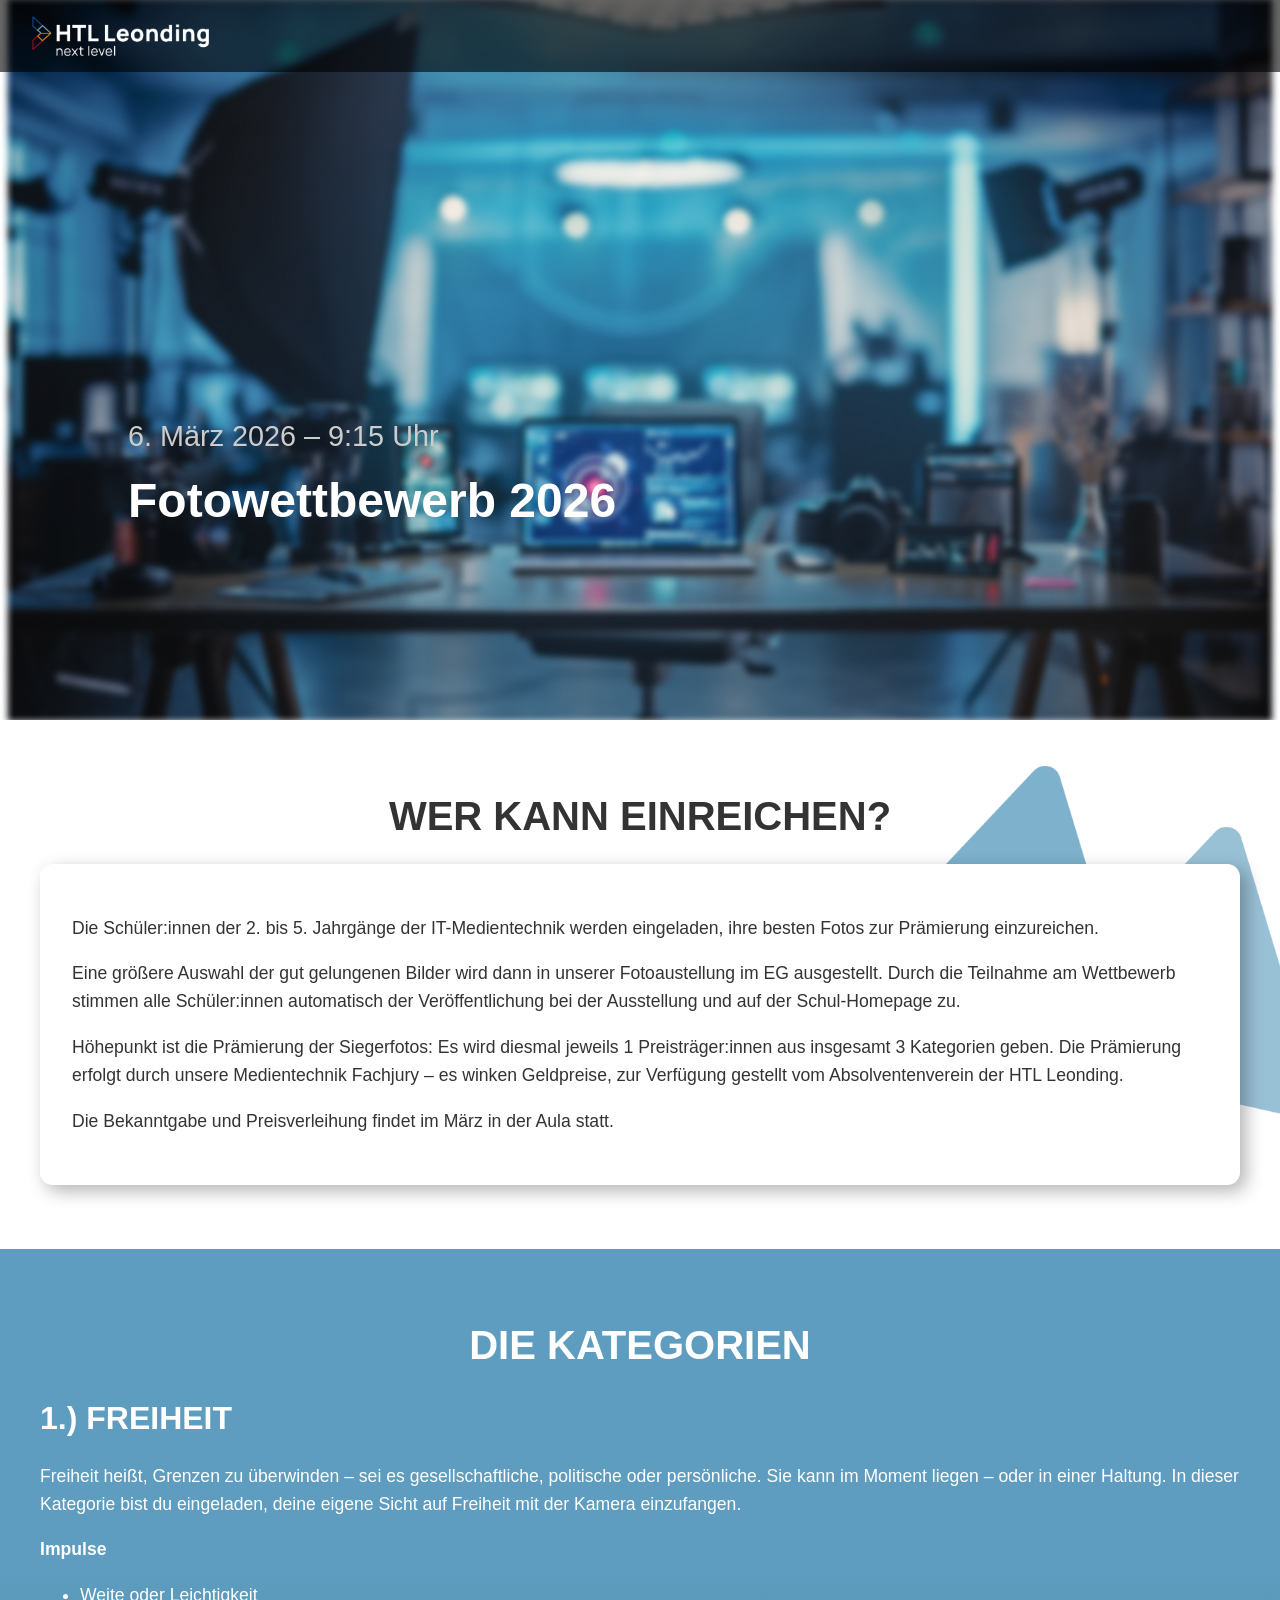
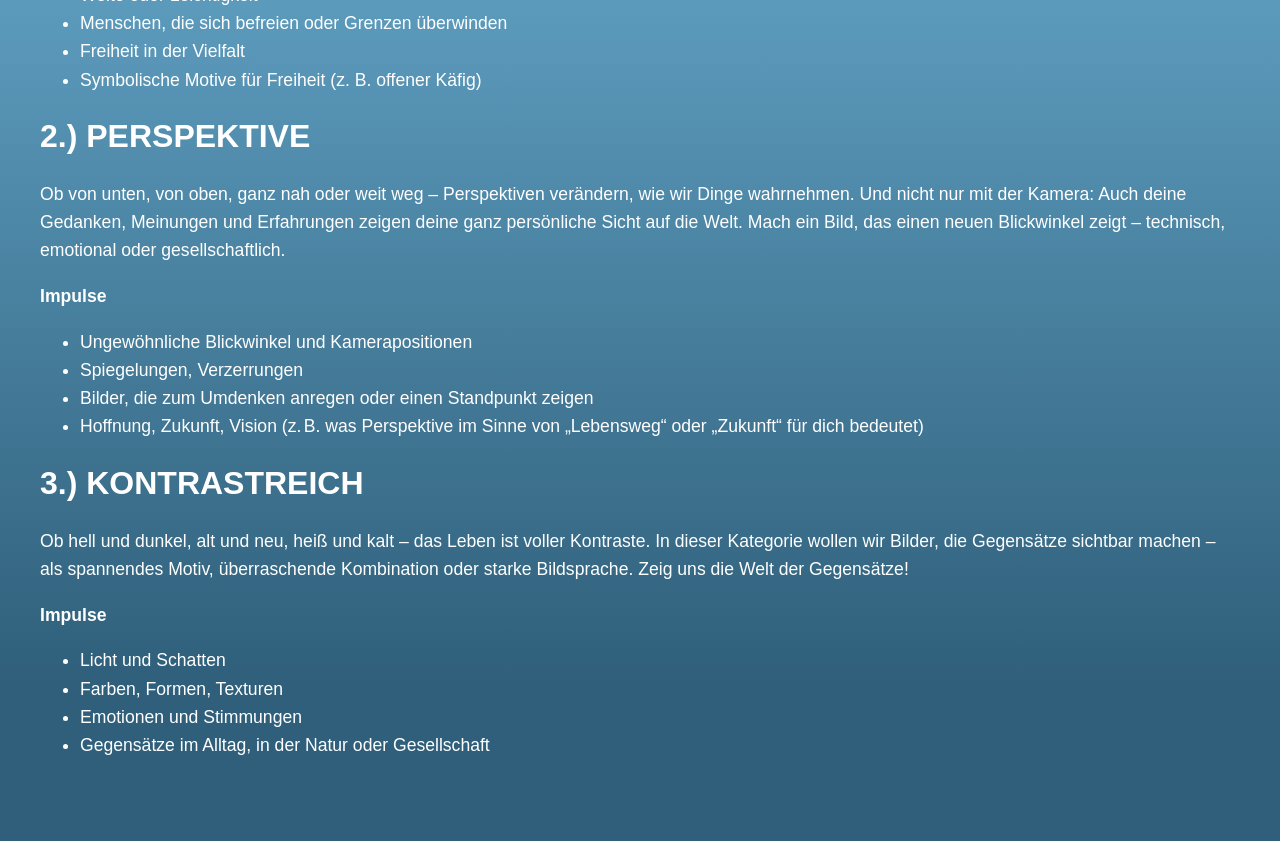
==== index.html @ 69a315a2 "template setup" ====
<!DOCTYPE html>
<html lang="de">

<head>
    <meta charset="UTF-8">
    <meta name="viewport" content="width=device-width, initial-scale=1.0">
    <title>Medientechnik - Template</title>
    <link rel="stylesheet" href="css/style.css">
</head>

<body>
    <header class="site-header">
        <div class="header-bar">
            <img src="img/logo/htllogo_2022_white_v2.png" alt="HTL Logo">
        </div>
        <div class="header-content">
            <span class="header-date">6. März 2026 – 9:15 Uhr</span>
            <h1 class="header-title">Fotowettbewerb 2026</h1>
        </div>
    </header>
    <main>

        <section class="section section--white">
            <div class="container">
                <h2>WER KANN EINREICHEN?</h2>
                <div class="content-box-wrapper">
                    <img src="img/tri/triMedt3.png" alt="Dekor" class="content-decor">
                    <div class="content-box">
                        <p>Die Schüler:innen der 2. bis 5. Jahrgänge der IT-Medientechnik werden eingeladen, ihre besten
                            Fotos zur Prämierung einzureichen.</p>
                        <p>Eine größere Auswahl der gut gelungenen Bilder wird dann in unserer Fotoaustellung im EG
                            ausgestellt. Durch die Teilnahme am Wettbewerb stimmen alle Schüler:innen automatisch der
                            Veröffentlichung bei der Ausstellung und auf der Schul-Homepage zu.</p>
                        <p>Höhepunkt ist die Prämierung der Siegerfotos: Es wird diesmal jeweils 1 Preisträger:innen aus
                            insgesamt 3 Kategorien geben. Die Prämierung erfolgt durch unsere Medientechnik Fachjury –
                            es winken Geldpreise, zur Verfügung gestellt vom Absolventenverein der HTL Leonding.</p>
                        <p>Die Bekanntgabe und Preisverleihung findet im März in der Aula statt.</p>
                    </div>
                </div>
            </div>
        </section>


        <section class="section section--turquoise">
            <div class="container">
                <h2>DIE KATEGORIEN</h2>
                <h3>1.) FREIHEIT</h3>
                <p>Freiheit heißt, Grenzen zu überwinden – sei es gesellschaftliche, politische oder persönliche. Sie
                    kann im Moment liegen – oder in einer Haltung. In dieser Kategorie bist du eingeladen, deine eigene
                    Sicht auf Freiheit mit der Kamera einzufangen.</p>
                <p><strong>Impulse</strong></p>
                <ul>
                    <li>Weite oder Leichtigkeit</li>
                    <li>Menschen, die sich befreien oder Grenzen überwinden</li>
                    <li>Freiheit in der Vielfalt</li>
                    <li>Symbolische Motive für Freiheit (z. B. offener Käfig)</li>
                </ul>

                <h3>2.) PERSPEKTIVE</h3>
                <p>Ob von unten, von oben, ganz nah oder weit weg – Perspektiven verändern, wie wir Dinge wahrnehmen.
                    Und nicht nur mit der Kamera: Auch deine Gedanken, Meinungen und Erfahrungen zeigen deine ganz
                    persönliche Sicht auf die Welt. Mach ein Bild, das einen neuen Blickwinkel zeigt – technisch,
                    emotional oder gesellschaftlich.</p>
                <p><strong>Impulse</strong></p>
                <ul>
                    <li>Ungewöhnliche Blickwinkel und Kamerapositionen</li>
                    <li>Spiegelungen, Verzerrungen</li>
                    <li>Bilder, die zum Umdenken anregen oder einen Standpunkt zeigen</li>
                    <li>Hoffnung, Zukunft, Vision (z. B. was Perspektive im Sinne von „Lebensweg“ oder „Zukunft“ für
                        dich bedeutet)</li>
                </ul>

                <h3>3.) KONTRASTREICH</h3>
                <p>Ob hell und dunkel, alt und neu, heiß und kalt – das Leben ist voller Kontraste. In dieser Kategorie
                    wollen wir Bilder, die Gegensätze sichtbar machen – als spannendes Motiv, überraschende Kombination
                    oder starke Bildsprache. Zeig uns die Welt der Gegensätze!</p>
                <p><strong>Impulse</strong></p>
                <ul>
                    <li>Licht und Schatten</li>
                    <li>Farben, Formen, Texturen</li>
                    <li>Emotionen und Stimmungen</li>
                    <li>Gegensätze im Alltag, in der Natur oder Gesellschaft</li>
                </ul>
            </div>
        </section>


    </main>
</body>

</html>
---- css/style.css ----
/**********************
* FONT
**/
@font-face {
	font-family: 'Manrope-Light';
	src: url('font/Manrope-Light.ttf');
	font-display: fallback;
}
@font-face {
	font-family: 'Manrope-Regular';
	src: url('font/Manrope-Regular.ttf');
	font-display: fallback;
}
@font-face {
	font-family: 'Manrope-Bold';
	src: url('font/Manrope-Bold.ttf');
	font-display: fallback;
}



/**********************
* GENERAL
**/
:root {
    --color-white: #ffffff;
    --color-turquoise-start: #00c9ff;
    --color-turquoise-end: #92fe9d;
    --font-base: "Helvetica Neue", Helvetica, Arial, sans-serif;
    --spacing-unit: 1rem;
}

body {
    margin: 0;
    font-family: var(--font-base);
    line-height: 1.6;
    color: #333;
    font-size: 1.1rem;
}

main {
    width: 100%;
}



/**********************
* SECTIONS
**/
.section {
    padding: calc(var(--spacing-unit) * 4) var(--spacing-unit);
    text-align: left;
}

.section--white {
    background-color: var(--color-white);
}

.section--turquoise {
    background: linear-gradient(180deg,#5e9dbf 27%,#2f5f7a 87%);
    color: #fff;
}

.container {
    max-width: 1200px;
    margin: 0 auto;
}



/**********************
* TYPO
**/
h1, h2, h3 {
    margin: 0 0 var(--spacing-unit) 0;
    font-weight: bold;
}

h1 {
    font-size: 3rem;
}

h2 {
    font-size: 2.5rem;
    text-align: center;
}

h3 {
    font-size: 2rem;
}

/* white section content box */
.content-box-wrapper {
    position: relative; /* allow decorative element */
}
.content-box-wrapper h2 {
    position: relative;
    z-index: 10;
}
.content-box {
    position: relative;
    background-color: var(--color-white);
    padding: calc(var(--spacing-unit) * 2);
    border-radius: 1vw;
    box-shadow: 6px 6px 18px 0px rgba(0,0,0,0.3);
    text-align: left;
    z-index: 10;
}

/* decorative image inside content box (using img tag) */
.content-box-wrapper .content-decor {
    position: absolute;
    top: -12vw;
    right: -14vw;
    width: 50vw;
    height: 40vw;
    z-index: 5;
    user-select: none;
    pointer-events: none;
}



/**********************
* HEADER
**/
.site-header {
    position: relative;
    background: url("../img/headerbg.png") no-repeat center center;
    background-size: cover;
    height: 80vh;
    color: var(--color-white);
}

.site-header .header-content {
    position: absolute;
    left: 10vw;
    bottom: 20vh;
}

.site-header .header-date {
    display: block;
    color: #ccc;
    font-size: 1.8rem;
    margin-bottom: 0.25rem;
}

.site-header .header-title {
    font-size: 3rem;
    margin: 0;
}
.site-header .header-bar {
    position: absolute;
    top: 0;
    left: 0;
    right: 0;
    background-color: rgba(0, 0, 0, 0.6);
    display: flex;
    align-items: center;
    padding: 1rem 2rem;
}

.site-header .header-bar img {
    height: 2.5rem;
    width: auto;
}
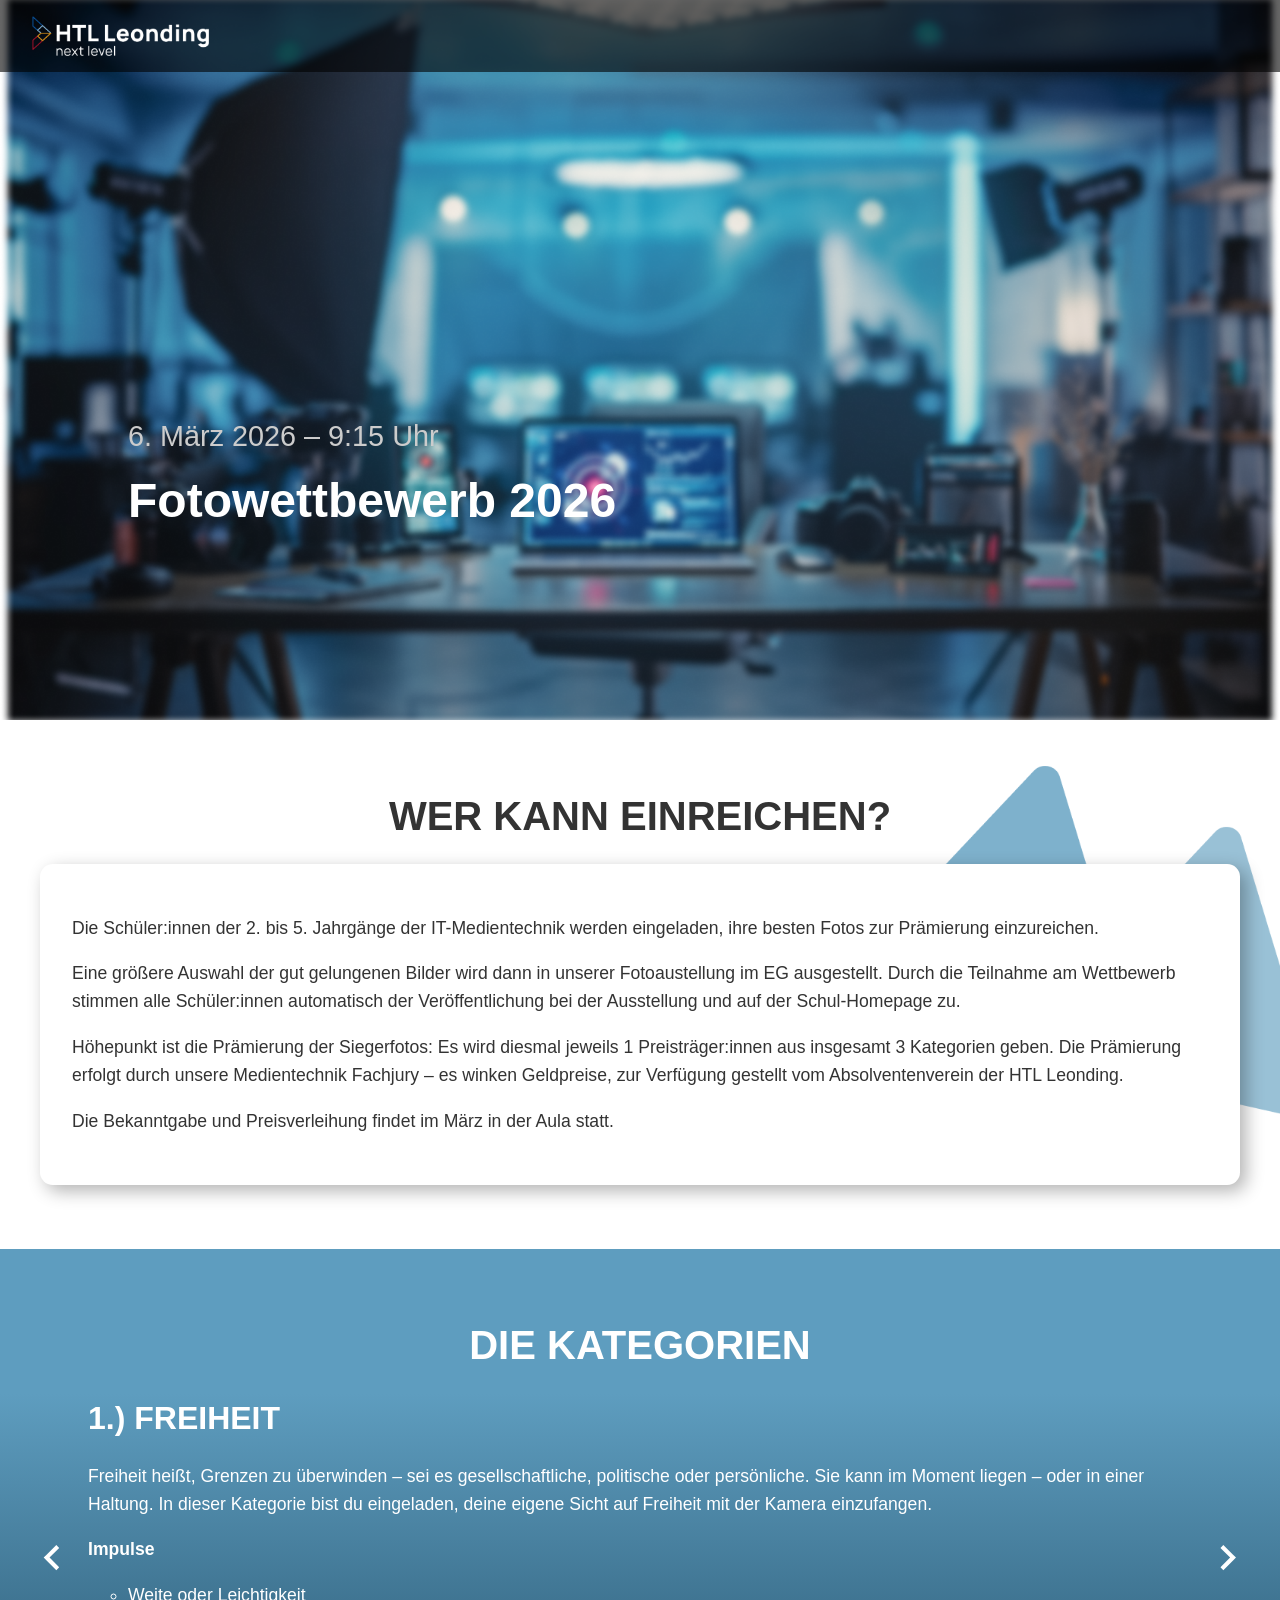
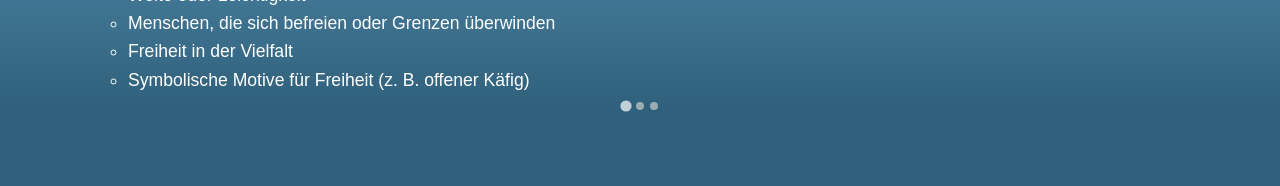
==== commit 86831f39: "splidejs slider" ====
--- a/index.html
+++ b/index.html
@@ -6,6 +6,9 @@
     <meta name="viewport" content="width=device-width, initial-scale=1.0">
     <title>Medientechnik - Template</title>
     <link rel="stylesheet" href="css/style.css">
+    <link rel="stylesheet" href="https://cdn.jsdelivr.net/npm/@splidejs/splide@4/dist/css/splide.min.css">
+    <script src="https://cdn.jsdelivr.net/npm/@splidejs/splide@4/dist/js/splide.min.js" defer></script>
+    <script src="./js/script.js" defer></script>
 </head>
 
 <body>
@@ -44,7 +47,11 @@
         <section class="section section--turquoise">
             <div class="container">
                 <h2>DIE KATEGORIEN</h2>
-                <h3>1.) FREIHEIT</h3>
+                <div id="kategorien-splide" class="splide">
+                    <div class="splide__track">
+                        <ul class="splide__list">
+                            <li class="splide__slide">
+                            <h3>1.) FREIHEIT</h3>
                 <p>Freiheit heißt, Grenzen zu überwinden – sei es gesellschaftliche, politische oder persönliche. Sie
                     kann im Moment liegen – oder in einer Haltung. In dieser Kategorie bist du eingeladen, deine eigene
                     Sicht auf Freiheit mit der Kamera einzufangen.</p>
@@ -55,7 +62,8 @@
                     <li>Freiheit in der Vielfalt</li>
                     <li>Symbolische Motive für Freiheit (z. B. offener Käfig)</li>
                 </ul>
-
+                            </li>
+                            <li class="splide__slide">
                 <h3>2.) PERSPEKTIVE</h3>
                 <p>Ob von unten, von oben, ganz nah oder weit weg – Perspektiven verändern, wie wir Dinge wahrnehmen.
                     Und nicht nur mit der Kamera: Auch deine Gedanken, Meinungen und Erfahrungen zeigen deine ganz
@@ -69,7 +77,8 @@
                     <li>Hoffnung, Zukunft, Vision (z. B. was Perspektive im Sinne von „Lebensweg“ oder „Zukunft“ für
                         dich bedeutet)</li>
                 </ul>
-
+                            </li>
+                            <li class="splide__slide">
                 <h3>3.) KONTRASTREICH</h3>
                 <p>Ob hell und dunkel, alt und neu, heiß und kalt – das Leben ist voller Kontraste. In dieser Kategorie
                     wollen wir Bilder, die Gegensätze sichtbar machen – als spannendes Motiv, überraschende Kombination
@@ -81,6 +90,10 @@
                     <li>Emotionen und Stimmungen</li>
                     <li>Gegensätze im Alltag, in der Natur oder Gesellschaft</li>
                 </ul>
+                            </li>
+                        </ul>
+                    </div>
+                </div>
             </div>
         </section>
 
--- a/css/style.css
+++ b/css/style.css
@@ -120,10 +120,41 @@
 }
 
 
+/**********************
+* SPLIDE KATEGORIEN
+**/
+#kategorien-splide {
+    /* give room for arrows outside the track */
+    padding: 0 3rem;
+}
 
-/**********************
-* HEADER
-**/
+#kategorien-splide .splide__arrow {
+    background: transparent;
+    border: none;
+    box-shadow: none;
+    opacity: 1;
+    top: 50%;
+    transform: translateY(-50%);
+}
+
+#kategorien-splide .splide__arrow--prev {
+    left: 0;
+}
+
+#kategorien-splide .splide__arrow--next {
+    right: 0;
+}
+
+#kategorien-splide .splide__arrow svg {
+    fill: #ffffff;
+    width: 2rem;
+    height: 2rem;
+}
+
+#kategorien-splide .splide__arrow:hover svg {
+    fill: rgba(255, 255, 255, 0.7);
+}
+
 .site-header {
     position: relative;
     background: url("../img/headerbg.png") no-repeat center center;
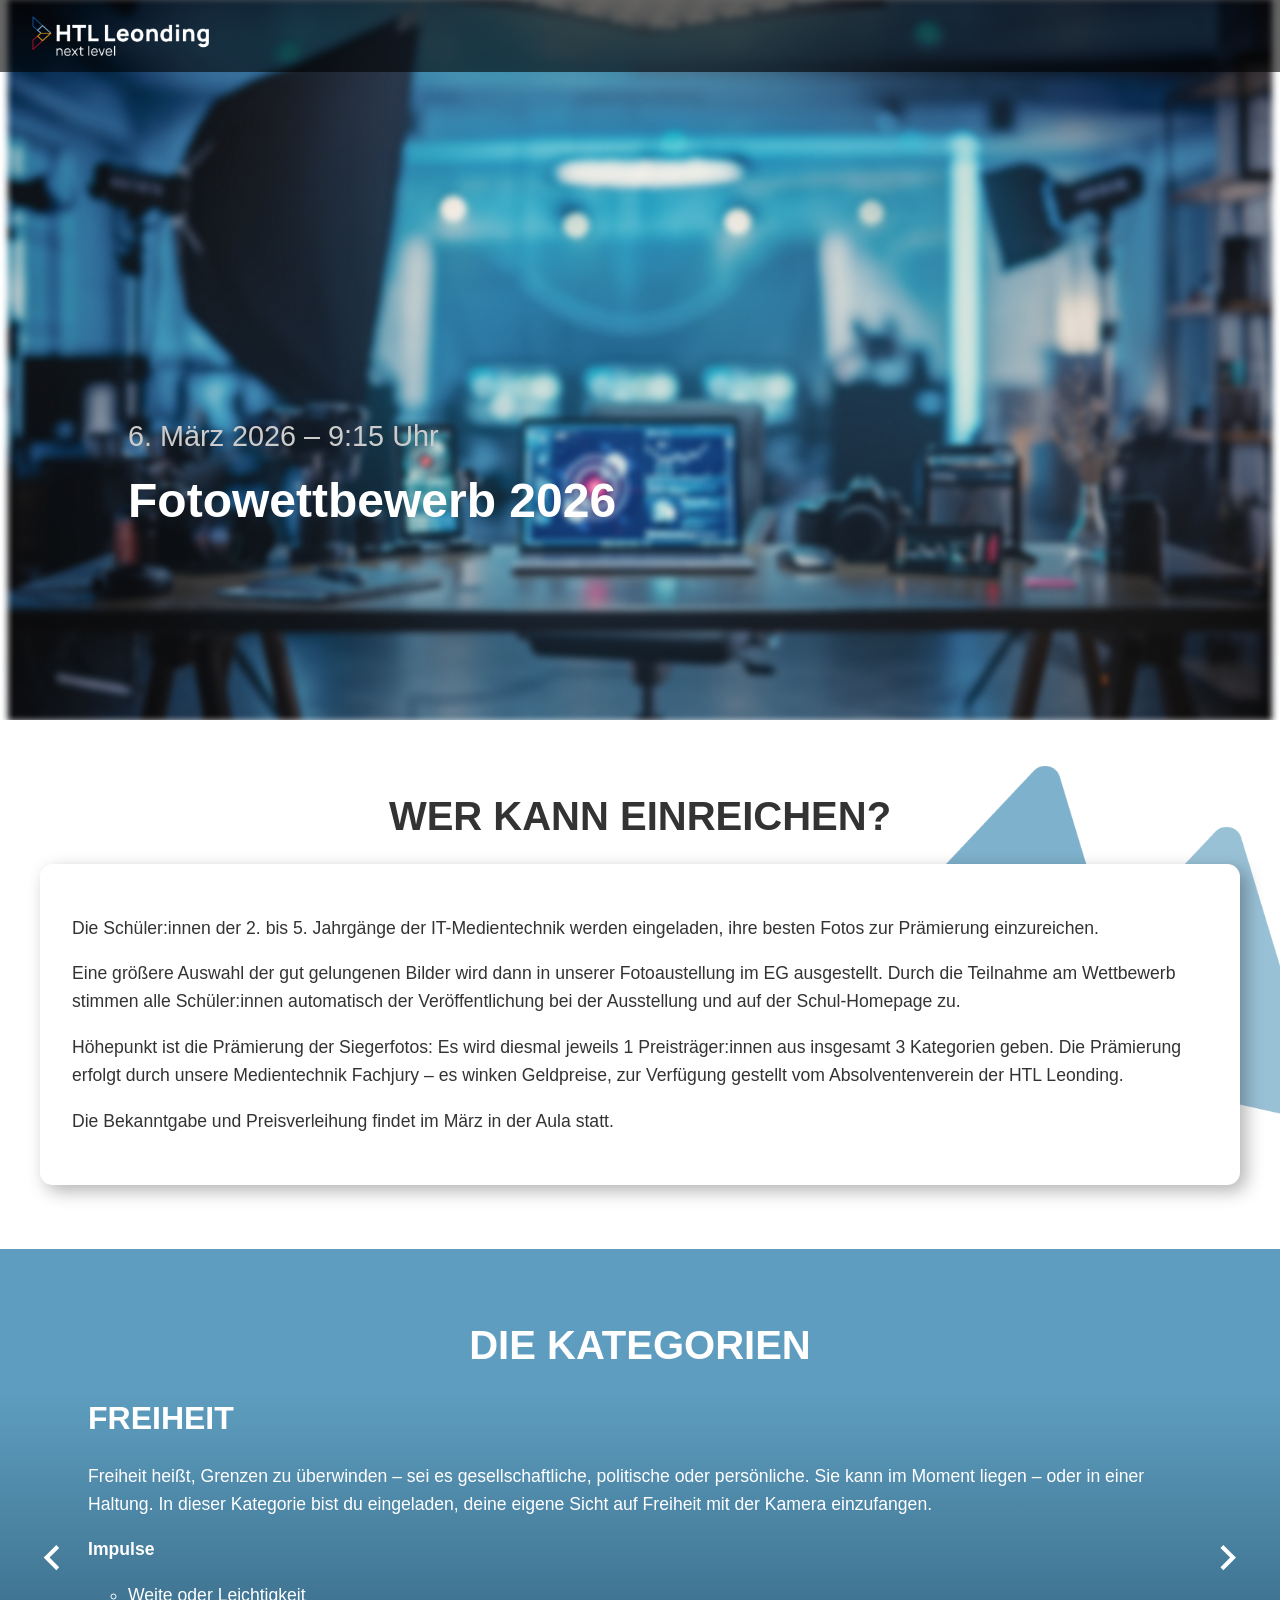
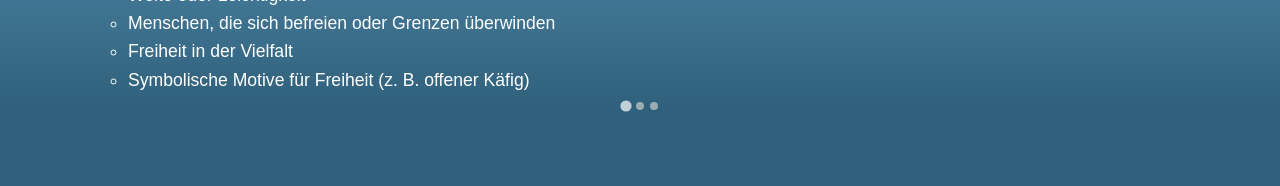
==== commit 67d9fa5f: "splidejs slider" ====
--- a/index.html
+++ b/index.html
@@ -51,7 +51,7 @@
                     <div class="splide__track">
                         <ul class="splide__list">
                             <li class="splide__slide">
-                            <h3>1.) FREIHEIT</h3>
+                            <h3>FREIHEIT</h3>
                 <p>Freiheit heißt, Grenzen zu überwinden – sei es gesellschaftliche, politische oder persönliche. Sie
                     kann im Moment liegen – oder in einer Haltung. In dieser Kategorie bist du eingeladen, deine eigene
                     Sicht auf Freiheit mit der Kamera einzufangen.</p>
@@ -64,7 +64,7 @@
                 </ul>
                             </li>
                             <li class="splide__slide">
-                <h3>2.) PERSPEKTIVE</h3>
+                <h3>PERSPEKTIVE</h3>
                 <p>Ob von unten, von oben, ganz nah oder weit weg – Perspektiven verändern, wie wir Dinge wahrnehmen.
                     Und nicht nur mit der Kamera: Auch deine Gedanken, Meinungen und Erfahrungen zeigen deine ganz
                     persönliche Sicht auf die Welt. Mach ein Bild, das einen neuen Blickwinkel zeigt – technisch,
@@ -79,7 +79,7 @@
                 </ul>
                             </li>
                             <li class="splide__slide">
-                <h3>3.) KONTRASTREICH</h3>
+                <h3>KONTRASTREICH</h3>
                 <p>Ob hell und dunkel, alt und neu, heiß und kalt – das Leben ist voller Kontraste. In dieser Kategorie
                     wollen wir Bilder, die Gegensätze sichtbar machen – als spannendes Motiv, überraschende Kombination
                     oder starke Bildsprache. Zeig uns die Welt der Gegensätze!</p>
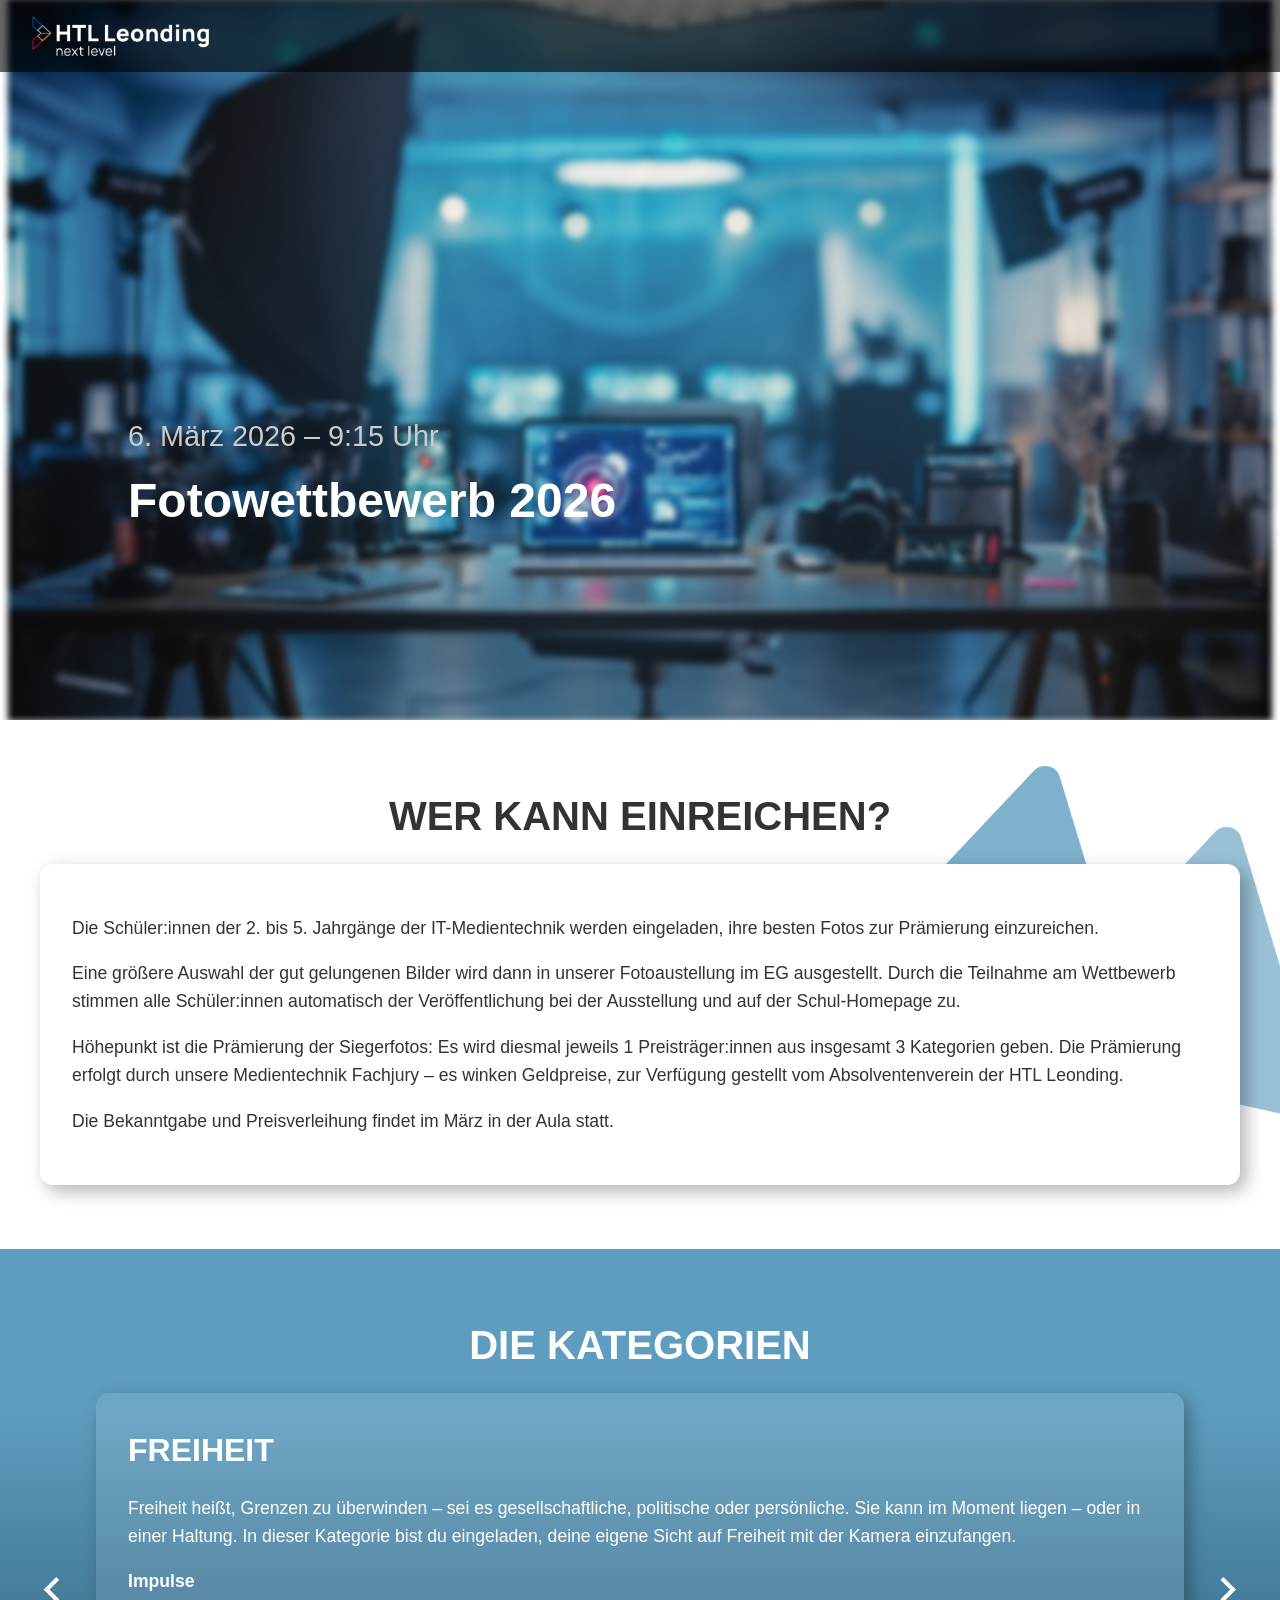
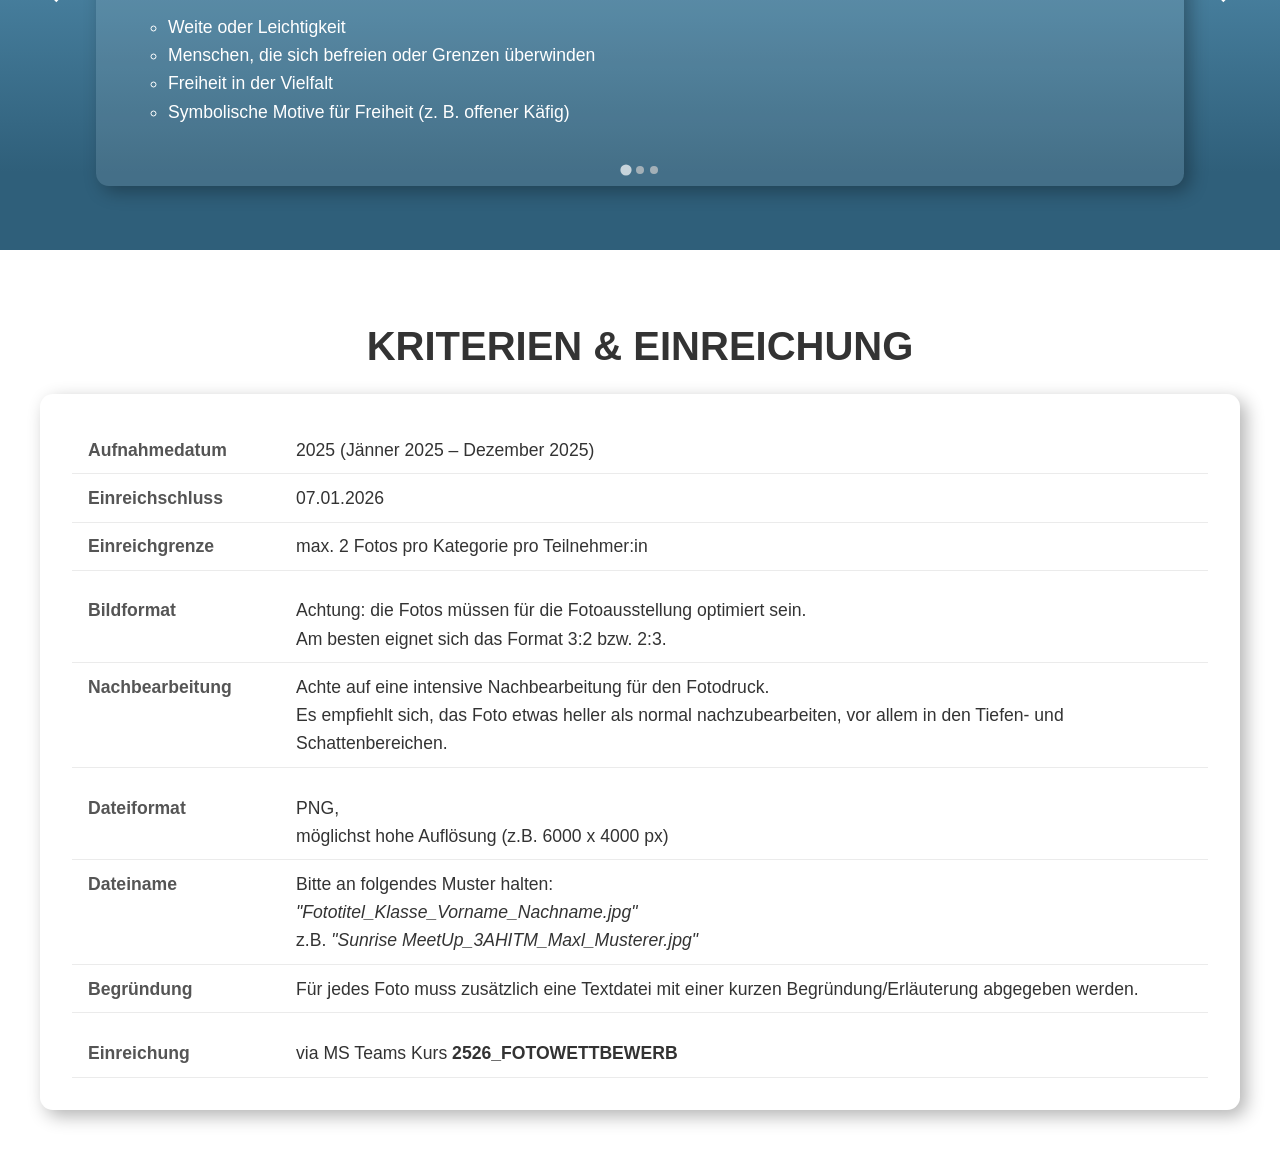
==== commit c456b293: "kriterien added" ====
--- a/index.html
+++ b/index.html
@@ -51,45 +51,53 @@
                     <div class="splide__track">
                         <ul class="splide__list">
                             <li class="splide__slide">
-                            <h3>FREIHEIT</h3>
-                <p>Freiheit heißt, Grenzen zu überwinden – sei es gesellschaftliche, politische oder persönliche. Sie
-                    kann im Moment liegen – oder in einer Haltung. In dieser Kategorie bist du eingeladen, deine eigene
-                    Sicht auf Freiheit mit der Kamera einzufangen.</p>
-                <p><strong>Impulse</strong></p>
-                <ul>
-                    <li>Weite oder Leichtigkeit</li>
-                    <li>Menschen, die sich befreien oder Grenzen überwinden</li>
-                    <li>Freiheit in der Vielfalt</li>
-                    <li>Symbolische Motive für Freiheit (z. B. offener Käfig)</li>
-                </ul>
+                                <h3>FREIHEIT</h3>
+                                <p>Freiheit heißt, Grenzen zu überwinden – sei es gesellschaftliche, politische oder
+                                    persönliche. Sie
+                                    kann im Moment liegen – oder in einer Haltung. In dieser Kategorie bist du
+                                    eingeladen, deine eigene
+                                    Sicht auf Freiheit mit der Kamera einzufangen.</p>
+                                <p><strong>Impulse</strong></p>
+                                <ul>
+                                    <li>Weite oder Leichtigkeit</li>
+                                    <li>Menschen, die sich befreien oder Grenzen überwinden</li>
+                                    <li>Freiheit in der Vielfalt</li>
+                                    <li>Symbolische Motive für Freiheit (z. B. offener Käfig)</li>
+                                </ul>
                             </li>
                             <li class="splide__slide">
-                <h3>PERSPEKTIVE</h3>
-                <p>Ob von unten, von oben, ganz nah oder weit weg – Perspektiven verändern, wie wir Dinge wahrnehmen.
-                    Und nicht nur mit der Kamera: Auch deine Gedanken, Meinungen und Erfahrungen zeigen deine ganz
-                    persönliche Sicht auf die Welt. Mach ein Bild, das einen neuen Blickwinkel zeigt – technisch,
-                    emotional oder gesellschaftlich.</p>
-                <p><strong>Impulse</strong></p>
-                <ul>
-                    <li>Ungewöhnliche Blickwinkel und Kamerapositionen</li>
-                    <li>Spiegelungen, Verzerrungen</li>
-                    <li>Bilder, die zum Umdenken anregen oder einen Standpunkt zeigen</li>
-                    <li>Hoffnung, Zukunft, Vision (z. B. was Perspektive im Sinne von „Lebensweg“ oder „Zukunft“ für
-                        dich bedeutet)</li>
-                </ul>
+                                <h3>PERSPEKTIVE</h3>
+                                <p>Ob von unten, von oben, ganz nah oder weit weg – Perspektiven verändern, wie wir
+                                    Dinge wahrnehmen.
+                                    Und nicht nur mit der Kamera: Auch deine Gedanken, Meinungen und Erfahrungen zeigen
+                                    deine ganz
+                                    persönliche Sicht auf die Welt. Mach ein Bild, das einen neuen Blickwinkel zeigt –
+                                    technisch,
+                                    emotional oder gesellschaftlich.</p>
+                                <p><strong>Impulse</strong></p>
+                                <ul>
+                                    <li>Ungewöhnliche Blickwinkel und Kamerapositionen</li>
+                                    <li>Spiegelungen, Verzerrungen</li>
+                                    <li>Bilder, die zum Umdenken anregen oder einen Standpunkt zeigen</li>
+                                    <li>Hoffnung, Zukunft, Vision (z. B. was Perspektive im Sinne von „Lebensweg“ oder
+                                        „Zukunft“ für
+                                        dich bedeutet)</li>
+                                </ul>
                             </li>
                             <li class="splide__slide">
-                <h3>KONTRASTREICH</h3>
-                <p>Ob hell und dunkel, alt und neu, heiß und kalt – das Leben ist voller Kontraste. In dieser Kategorie
-                    wollen wir Bilder, die Gegensätze sichtbar machen – als spannendes Motiv, überraschende Kombination
-                    oder starke Bildsprache. Zeig uns die Welt der Gegensätze!</p>
-                <p><strong>Impulse</strong></p>
-                <ul>
-                    <li>Licht und Schatten</li>
-                    <li>Farben, Formen, Texturen</li>
-                    <li>Emotionen und Stimmungen</li>
-                    <li>Gegensätze im Alltag, in der Natur oder Gesellschaft</li>
-                </ul>
+                                <h3>KONTRASTREICH</h3>
+                                <p>Ob hell und dunkel, alt und neu, heiß und kalt – das Leben ist voller Kontraste. In
+                                    dieser Kategorie
+                                    wollen wir Bilder, die Gegensätze sichtbar machen – als spannendes Motiv,
+                                    überraschende Kombination
+                                    oder starke Bildsprache. Zeig uns die Welt der Gegensätze!</p>
+                                <p><strong>Impulse</strong></p>
+                                <ul>
+                                    <li>Licht und Schatten</li>
+                                    <li>Farben, Formen, Texturen</li>
+                                    <li>Emotionen und Stimmungen</li>
+                                    <li>Gegensätze im Alltag, in der Natur oder Gesellschaft</li>
+                                </ul>
                             </li>
                         </ul>
                     </div>
@@ -98,7 +106,60 @@
         </section>
 
 
-    </main>
+        <section class="section section--white">
+            <div class="container">
+                <h2>KRITERIEN &amp; EINREICHUNG</h2>
+                <div class="content-box">
+                    <table class="criteria-table">
+                        <tbody>
+                            <tr>
+                                <th>Aufnahmedatum</th>
+                                <td>2025 (Jänner 2025 – Dezember 2025)</td>
+                            </tr>
+                            <tr>
+                                <th>Einreichschluss</th>
+                                <td>07.01.2026</td>
+                            </tr>
+                            <tr>
+                                <th>Einreichgrenze</th>
+                                <td>max. 2 Fotos pro Kategorie pro Teilnehmer:in</td>
+                            </tr>
+                            <tr class="criteria-spacer"><td colspan="2"></td></tr>
+                            <tr>
+                                <th>Bildformat</th>
+                                <td>Achtung: die Fotos müssen für die Fotoausstellung optimiert sein.<br>
+                                    Am besten eignet sich das Format 3:2 bzw. 2:3.</td>
+                            </tr>
+                            <tr>
+                                <th>Nachbearbeitung</th>
+                                <td>Achte auf eine intensive Nachbearbeitung für den Fotodruck.<br>
+                                    Es empfiehlt sich, das Foto etwas heller als normal nachzubearbeiten, vor allem in den Tiefen- und Schattenbereichen.</td>
+                            </tr>
+                            <tr class="criteria-spacer"><td colspan="2"></td></tr>
+                            <tr>
+                                <th>Dateiformat</th>
+                                <td>PNG,<br>möglichst hohe Auflösung (z.B. 6000 x 4000 px)</td>
+                            </tr>
+                            <tr>
+                                <th>Dateiname</th>
+                                <td>Bitte an folgendes Muster halten:<br>
+                                    <em>"Fototitel_Klasse_Vorname_Nachname.jpg"</em><br>
+                                    z.B. <em>"Sunrise MeetUp_3AHITM_Maxl_Musterer.jpg"</em></td>
+                            </tr>
+                            <tr>
+                                <th>Begründung</th>
+                                <td>Für jedes Foto muss zusätzlich eine Textdatei mit einer kurzen Begründung/Erläuterung abgegeben werden.</td>
+                            </tr>
+                            <tr class="criteria-spacer"><td colspan="2"></td></tr>
+                            <tr>
+                                <th>Einreichung</th>
+                                <td>via MS Teams Kurs <strong>2526_FOTOWETTBEWERB</strong></td>
+                            </tr>
+                        </tbody>
+                    </table>
+                </div>
+            </div>
+        </section>
 </body>
 
 </html>
--- a/css/style.css
+++ b/css/style.css
@@ -36,6 +36,8 @@
     line-height: 1.6;
     color: #333;
     font-size: 1.1rem;
+    width: 100%;
+    overflow-x: hidden;
 }
 
 main {
@@ -121,20 +123,59 @@
 
 
 /**********************
-* SPLIDE KATEGORIEN
-**/
+* CRITERIA TABLE
+**/
+.criteria-table {
+    width: 100%;
+    border-collapse: collapse;
+}
+
+.criteria-table th,
+.criteria-table td {
+    padding: 0.6rem 1rem;
+    vertical-align: top;
+    text-align: left;
+}
+
+.criteria-table th {
+    white-space: nowrap;
+    font-weight: bold;
+    width: 11rem;
+    color: #555;
+}
+
+.criteria-table tr:not(.criteria-spacer) {
+    border-bottom: 1px solid rgba(0, 0, 0, 0.08);
+}
+
+.criteria-table .criteria-spacer td {
+    padding: 0.5rem 0;
+    border: none;
+}
+
 #kategorien-splide {
-    /* give room for arrows outside the track */
-    padding: 0 3rem;
+    position: relative;
+    padding: 0 3.5rem;
+}
+
+#kategorien-splide .splide__track {
+    background-color: rgba(255, 255, 255, 0.1);
+    border-radius: 1vw;
+    box-shadow: 6px 6px 18px 0px rgba(0, 0, 0, 0.3);
+}
+
+#kategorien-splide .splide__slide {
+    padding: calc(var(--spacing-unit) * 2);
 }
 
 #kategorien-splide .splide__arrow {
+    position: absolute;
+    top: 50%;
+    transform: translateY(-50%);
     background: transparent;
     border: none;
     box-shadow: none;
     opacity: 1;
-    top: 50%;
-    transform: translateY(-50%);
 }
 
 #kategorien-splide .splide__arrow--prev {
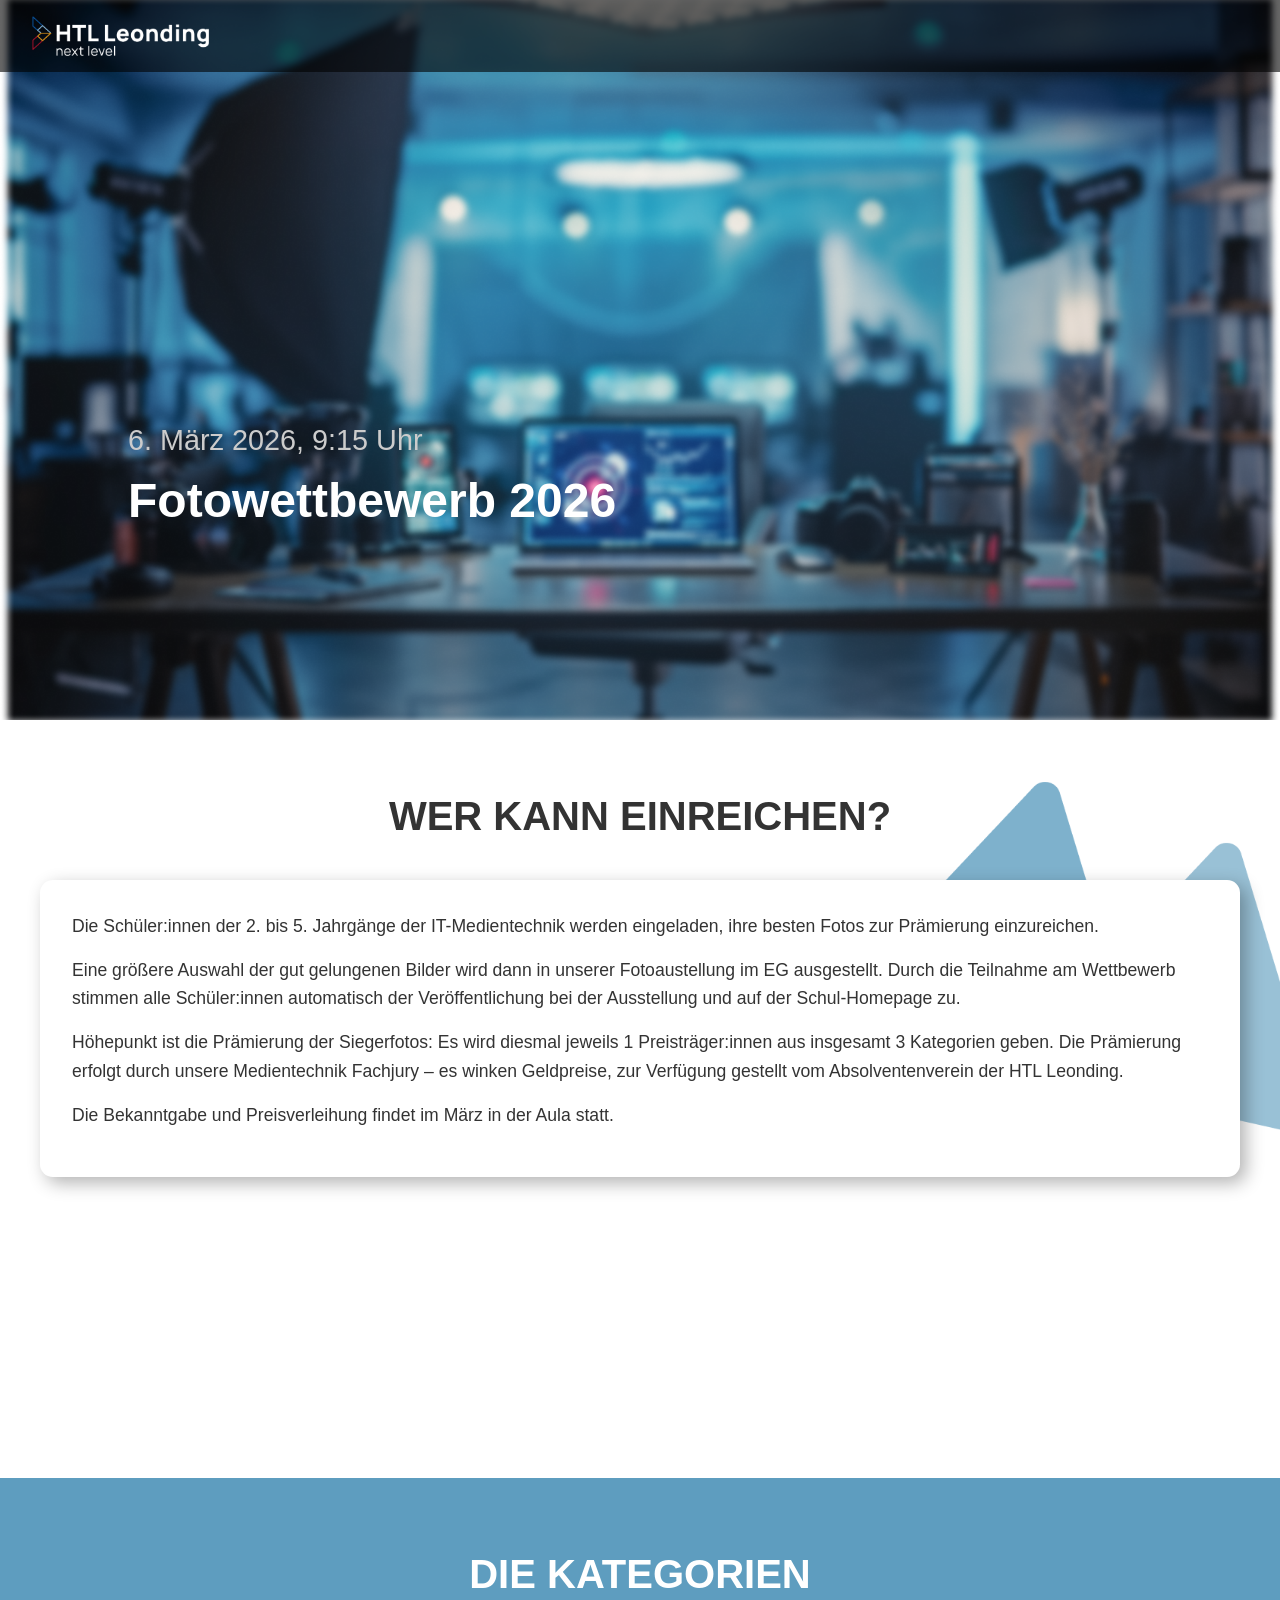
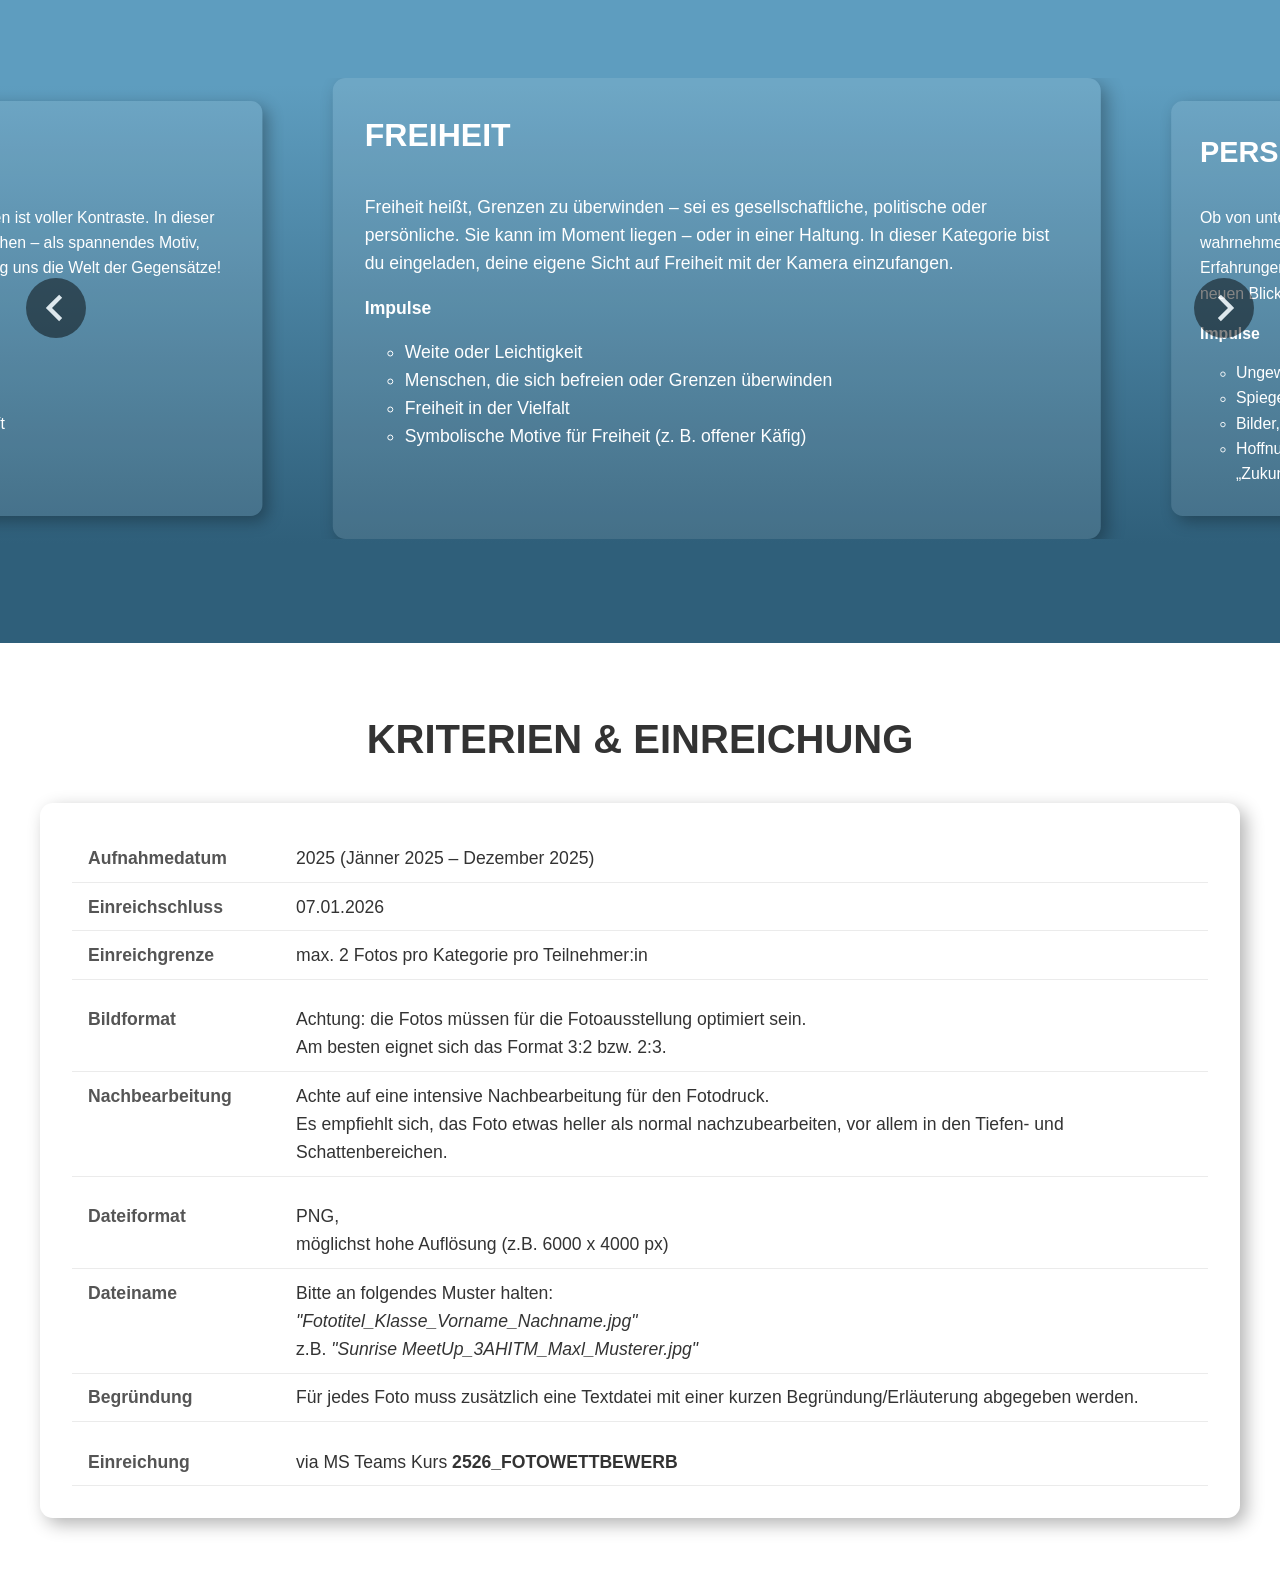
==== commit 6a36b244: "minor changes" ====
--- a/index.html
+++ b/index.html
@@ -17,8 +17,8 @@
             <img src="img/logo/htllogo_2022_white_v2.png" alt="HTL Logo">
         </div>
         <div class="header-content">
-            <span class="header-date">6. März 2026 – 9:15 Uhr</span>
-            <h1 class="header-title">Fotowettbewerb 2026</h1>
+            <p >6. März 2026, 9:15 Uhr</p>
+            <h1>Fotowettbewerb 2026</h1>
         </div>
     </header>
     <main>
@@ -44,9 +44,11 @@
         </section>
 
 
-        <section class="section section--turquoise">
+        <section class="section section--turquoise section--slider">
             <div class="container">
                 <h2>DIE KATEGORIEN</h2>
+            </div>
+            <div class="splide-bleed">
                 <div id="kategorien-splide" class="splide">
                     <div class="splide__track">
                         <ul class="splide__list">
--- a/css/style.css
+++ b/css/style.css
@@ -7,7 +7,7 @@
 	font-display: fallback;
 }
 @font-face {
-	font-family: 'Manrope-Regular';
+	font-family: 'Manrope';
 	src: url('font/Manrope-Regular.ttf');
 	font-display: fallback;
 }
@@ -26,7 +26,7 @@
     --color-white: #ffffff;
     --color-turquoise-start: #00c9ff;
     --color-turquoise-end: #92fe9d;
-    --font-base: "Helvetica Neue", Helvetica, Arial, sans-serif;
+    --font-base: "Manrope", "Roboto", Helvetica, Arial, sans-serif;
     --spacing-unit: 1rem;
 }
 
@@ -52,6 +52,7 @@
 .section {
     padding: calc(var(--spacing-unit) * 4) var(--spacing-unit);
     text-align: left;
+    min-height: 70vh;
 }
 
 .section--white {
@@ -63,6 +64,16 @@
     color: #fff;
 }
 
+.section--slider {
+    padding-left: 0;
+    padding-right: 0;
+}
+
+.section--slider .container {
+    padding-left: var(--spacing-unit);
+    padding-right: var(--spacing-unit);
+}
+
 .container {
     max-width: 1200px;
     margin: 0 auto;
@@ -74,7 +85,7 @@
 * TYPO
 **/
 h1, h2, h3 {
-    margin: 0 0 var(--spacing-unit) 0;
+    margin: 0 0 calc(var(--spacing-unit)*2) 0;
     font-weight: bold;
 }
 
@@ -89,6 +100,9 @@
 
 h3 {
     font-size: 2rem;
+}
+p {
+    margin: 0 0 var(--spacing-unit) 0;
 }
 
 /* white section content box */
@@ -153,48 +167,77 @@
     border: none;
 }
 
-#kategorien-splide {
-    position: relative;
-    padding: 0 3.5rem;
-}
-
-#kategorien-splide .splide__track {
+
+
+
+
+/**********************
+* SPLIDE SLIDER
+**/
+
+.splide {
+  padding: 40px 0;
+  overflow: visible; 
+  position: relative;
+}
+
+.splide-bleed {
+        width: 100vw;
+        margin-left: calc(50% - 50vw);
+        margin-right: calc(50% - 50vw);
+}
+.splide__track {
+    overflow: visible;
+}
+.splide__slide {
     background-color: rgba(255, 255, 255, 0.1);
     border-radius: 1vw;
     box-shadow: 6px 6px 18px 0px rgba(0, 0, 0, 0.3);
-}
-
-#kategorien-splide .splide__slide {
     padding: calc(var(--spacing-unit) * 2);
-}
-
-#kategorien-splide .splide__arrow {
-    position: absolute;
-    top: 50%;
-    transform: translateY(-50%);
-    background: transparent;
-    border: none;
-    box-shadow: none;
-    opacity: 1;
-}
-
-#kategorien-splide .splide__arrow--prev {
-    left: 0;
-}
-
-#kategorien-splide .splide__arrow--next {
-    right: 0;
-}
-
-#kategorien-splide .splide__arrow svg {
-    fill: #ffffff;
-    width: 2rem;
-    height: 2rem;
-}
-
-#kategorien-splide .splide__arrow:hover svg {
-    fill: rgba(255, 255, 255, 0.7);
-}
+    transform: scale(0.9);
+    transition: transform 400ms ease;
+}
+.splide__slide.is-active {
+  transform: scale(1);
+}
+.splide .splide__arrow {
+  position: absolute;
+  top: 50%;
+  transform: translateY(-50%);
+  width: 60px;
+  height: 60px;
+  border-radius: 50%;
+  opacity: 0.8;
+  z-index: 20;
+  display: flex;
+  justify-content: center;
+  align-items: center;
+  transition: opacity 0.3s;
+}
+
+.splide .splide__arrow:hover {
+  opacity: 1;
+}
+
+.splide__arrow.splide__arrow--prev {
+  left: 2vw;
+  background: rgba(0, 0, 0, 0.6);
+}
+
+.splide__arrow.splide__arrow--next {
+  right: 2vw; 
+  background: rgba(0, 0, 0, 0.6);
+}
+
+.splide .splide__arrow svg {
+  filter: invert(1);
+  width: 28px;
+  height: 28px;
+}
+
+
+
+
 
 .site-header {
     position: relative;
@@ -210,14 +253,14 @@
     bottom: 20vh;
 }
 
-.site-header .header-date {
+.site-header p {
     display: block;
     color: #ccc;
     font-size: 1.8rem;
-    margin-bottom: 0.25rem;
-}
-
-.site-header .header-title {
+    margin: 0 0.25rem 0 0;
+}
+
+.site-header h1 {
     font-size: 3rem;
     margin: 0;
 }
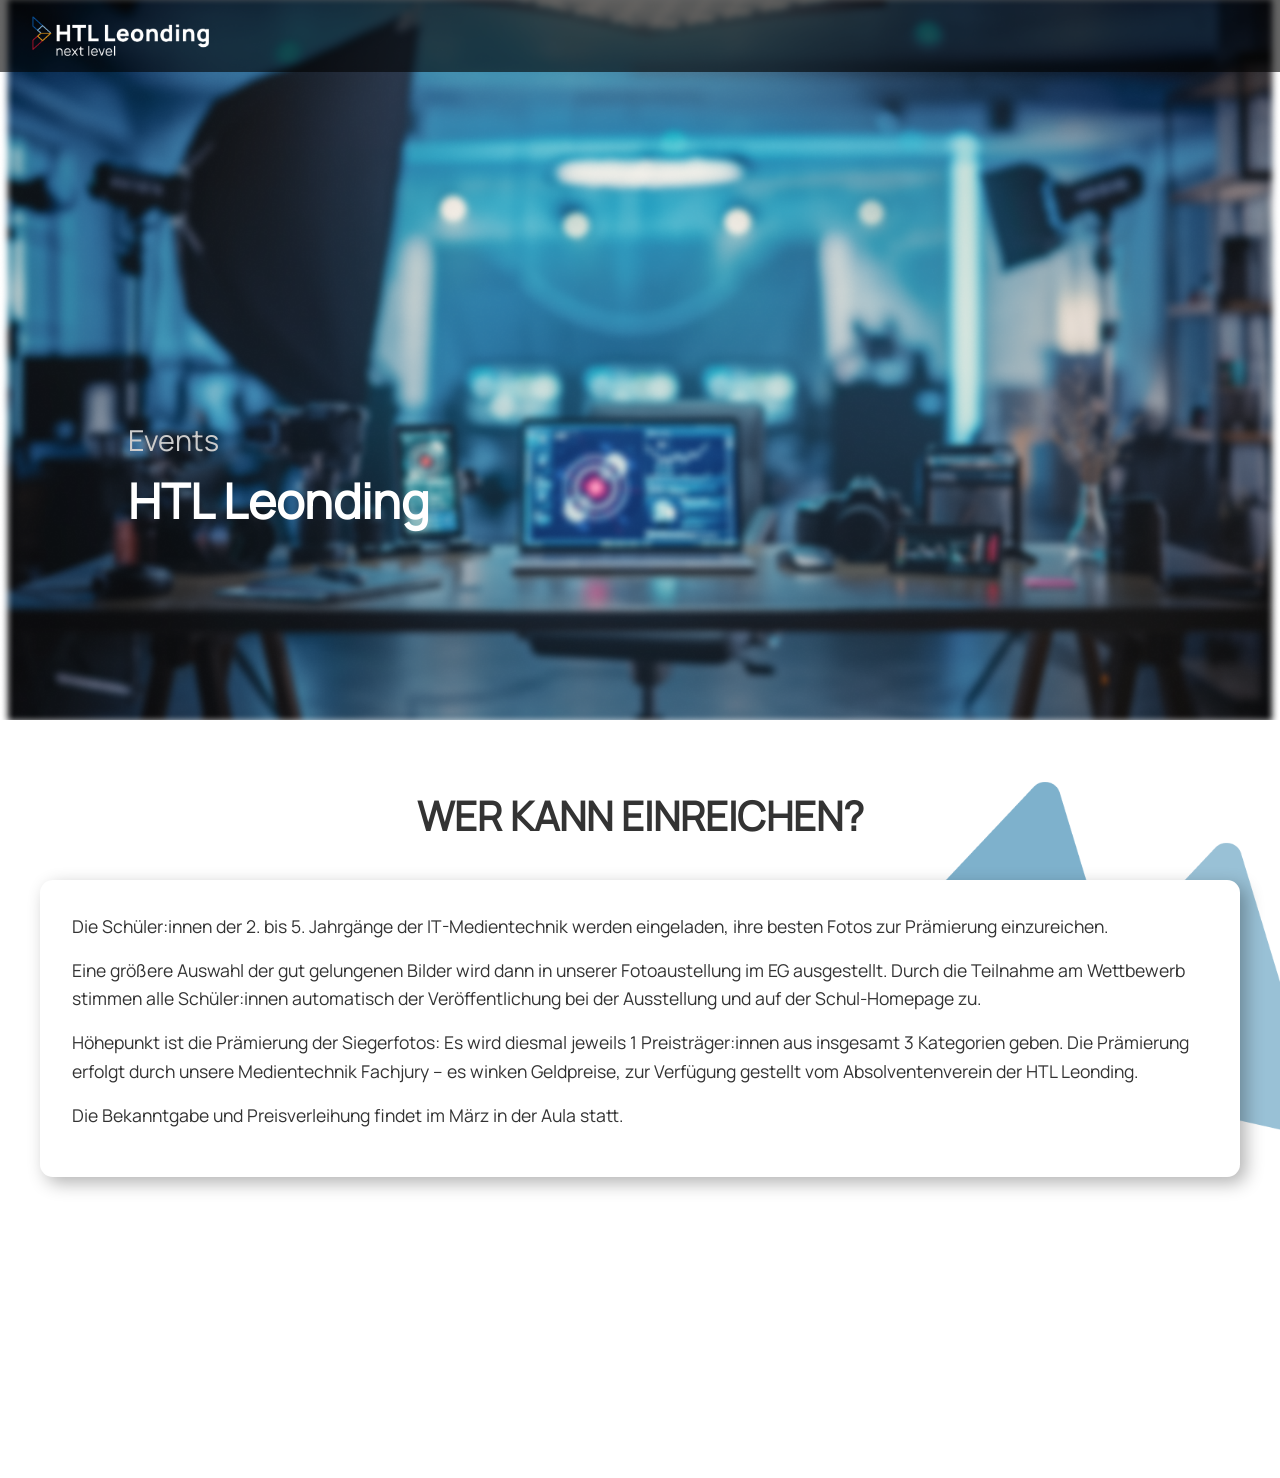
==== commit 18ec2017: "landing page" ====
--- a/index.html
+++ b/index.html
@@ -4,21 +4,18 @@
 <head>
     <meta charset="UTF-8">
     <meta name="viewport" content="width=device-width, initial-scale=1.0">
-    <title>Medientechnik - Template</title>
-    <link rel="stylesheet" href="css/style.css">
-    <link rel="stylesheet" href="https://cdn.jsdelivr.net/npm/@splidejs/splide@4/dist/css/splide.min.css">
-    <script src="https://cdn.jsdelivr.net/npm/@splidejs/splide@4/dist/js/splide.min.js" defer></script>
-    <script src="./js/script.js" defer></script>
+    <title>HTL Leonding - Events</title>
+    <link rel="stylesheet" href="fotowettbewerb/css/style.css">
 </head>
 
 <body>
     <header class="site-header">
         <div class="header-bar">
-            <img src="img/logo/htllogo_2022_white_v2.png" alt="HTL Logo">
+            <img src="fotowettbewerb/img/logo/htllogo_2022_white_v2.png" alt="HTL Logo">
         </div>
         <div class="header-content">
-            <p >6. März 2026, 9:15 Uhr</p>
-            <h1>Fotowettbewerb 2026</h1>
+            <p >Events</p>
+            <h1>HTL Leonding</h1>
         </div>
     </header>
     <main>
@@ -43,125 +40,6 @@
             </div>
         </section>
 
-
-        <section class="section section--turquoise section--slider">
-            <div class="container">
-                <h2>DIE KATEGORIEN</h2>
-            </div>
-            <div class="splide-bleed">
-                <div id="kategorien-splide" class="splide">
-                    <div class="splide__track">
-                        <ul class="splide__list">
-                            <li class="splide__slide">
-                                <h3>FREIHEIT</h3>
-                                <p>Freiheit heißt, Grenzen zu überwinden – sei es gesellschaftliche, politische oder
-                                    persönliche. Sie
-                                    kann im Moment liegen – oder in einer Haltung. In dieser Kategorie bist du
-                                    eingeladen, deine eigene
-                                    Sicht auf Freiheit mit der Kamera einzufangen.</p>
-                                <p><strong>Impulse</strong></p>
-                                <ul>
-                                    <li>Weite oder Leichtigkeit</li>
-                                    <li>Menschen, die sich befreien oder Grenzen überwinden</li>
-                                    <li>Freiheit in der Vielfalt</li>
-                                    <li>Symbolische Motive für Freiheit (z. B. offener Käfig)</li>
-                                </ul>
-                            </li>
-                            <li class="splide__slide">
-                                <h3>PERSPEKTIVE</h3>
-                                <p>Ob von unten, von oben, ganz nah oder weit weg – Perspektiven verändern, wie wir
-                                    Dinge wahrnehmen.
-                                    Und nicht nur mit der Kamera: Auch deine Gedanken, Meinungen und Erfahrungen zeigen
-                                    deine ganz
-                                    persönliche Sicht auf die Welt. Mach ein Bild, das einen neuen Blickwinkel zeigt –
-                                    technisch,
-                                    emotional oder gesellschaftlich.</p>
-                                <p><strong>Impulse</strong></p>
-                                <ul>
-                                    <li>Ungewöhnliche Blickwinkel und Kamerapositionen</li>
-                                    <li>Spiegelungen, Verzerrungen</li>
-                                    <li>Bilder, die zum Umdenken anregen oder einen Standpunkt zeigen</li>
-                                    <li>Hoffnung, Zukunft, Vision (z. B. was Perspektive im Sinne von „Lebensweg“ oder
-                                        „Zukunft“ für
-                                        dich bedeutet)</li>
-                                </ul>
-                            </li>
-                            <li class="splide__slide">
-                                <h3>KONTRASTREICH</h3>
-                                <p>Ob hell und dunkel, alt und neu, heiß und kalt – das Leben ist voller Kontraste. In
-                                    dieser Kategorie
-                                    wollen wir Bilder, die Gegensätze sichtbar machen – als spannendes Motiv,
-                                    überraschende Kombination
-                                    oder starke Bildsprache. Zeig uns die Welt der Gegensätze!</p>
-                                <p><strong>Impulse</strong></p>
-                                <ul>
-                                    <li>Licht und Schatten</li>
-                                    <li>Farben, Formen, Texturen</li>
-                                    <li>Emotionen und Stimmungen</li>
-                                    <li>Gegensätze im Alltag, in der Natur oder Gesellschaft</li>
-                                </ul>
-                            </li>
-                        </ul>
-                    </div>
-                </div>
-            </div>
-        </section>
-
-
-        <section class="section section--white">
-            <div class="container">
-                <h2>KRITERIEN &amp; EINREICHUNG</h2>
-                <div class="content-box">
-                    <table class="criteria-table">
-                        <tbody>
-                            <tr>
-                                <th>Aufnahmedatum</th>
-                                <td>2025 (Jänner 2025 – Dezember 2025)</td>
-                            </tr>
-                            <tr>
-                                <th>Einreichschluss</th>
-                                <td>07.01.2026</td>
-                            </tr>
-                            <tr>
-                                <th>Einreichgrenze</th>
-                                <td>max. 2 Fotos pro Kategorie pro Teilnehmer:in</td>
-                            </tr>
-                            <tr class="criteria-spacer"><td colspan="2"></td></tr>
-                            <tr>
-                                <th>Bildformat</th>
-                                <td>Achtung: die Fotos müssen für die Fotoausstellung optimiert sein.<br>
-                                    Am besten eignet sich das Format 3:2 bzw. 2:3.</td>
-                            </tr>
-                            <tr>
-                                <th>Nachbearbeitung</th>
-                                <td>Achte auf eine intensive Nachbearbeitung für den Fotodruck.<br>
-                                    Es empfiehlt sich, das Foto etwas heller als normal nachzubearbeiten, vor allem in den Tiefen- und Schattenbereichen.</td>
-                            </tr>
-                            <tr class="criteria-spacer"><td colspan="2"></td></tr>
-                            <tr>
-                                <th>Dateiformat</th>
-                                <td>PNG,<br>möglichst hohe Auflösung (z.B. 6000 x 4000 px)</td>
-                            </tr>
-                            <tr>
-                                <th>Dateiname</th>
-                                <td>Bitte an folgendes Muster halten:<br>
-                                    <em>"Fototitel_Klasse_Vorname_Nachname.jpg"</em><br>
-                                    z.B. <em>"Sunrise MeetUp_3AHITM_Maxl_Musterer.jpg"</em></td>
-                            </tr>
-                            <tr>
-                                <th>Begründung</th>
-                                <td>Für jedes Foto muss zusätzlich eine Textdatei mit einer kurzen Begründung/Erläuterung abgegeben werden.</td>
-                            </tr>
-                            <tr class="criteria-spacer"><td colspan="2"></td></tr>
-                            <tr>
-                                <th>Einreichung</th>
-                                <td>via MS Teams Kurs <strong>2526_FOTOWETTBEWERB</strong></td>
-                            </tr>
-                        </tbody>
-                    </table>
-                </div>
-            </div>
-        </section>
 </body>
 
 </html>
--- a/fotowettbewerb/css/style.css
+++ b/fotowettbewerb/css/style.css
@@ -0,0 +1,281 @@
+/**********************
+* FONT
+**/
+@font-face {
+	font-family: 'Manrope-Light';
+	src: url('font/Manrope-Light.ttf');
+	font-display: fallback;
+}
+@font-face {
+	font-family: 'Manrope';
+	src: url('font/Manrope-Regular.ttf');
+	font-display: fallback;
+}
+@font-face {
+	font-family: 'Manrope-Bold';
+	src: url('font/Manrope-Bold.ttf');
+	font-display: fallback;
+}
+
+
+
+/**********************
+* GENERAL
+**/
+:root {
+    --color-white: #ffffff;
+    --color-turquoise-start: #00c9ff;
+    --color-turquoise-end: #92fe9d;
+    --font-base: "Manrope", "Roboto", Helvetica, Arial, sans-serif;
+    --spacing-unit: 1rem;
+}
+
+body {
+    margin: 0;
+    font-family: var(--font-base);
+    line-height: 1.6;
+    color: #333;
+    font-size: 1.1rem;
+    width: 100%;
+    overflow-x: hidden;
+}
+
+main {
+    width: 100%;
+}
+
+
+
+/**********************
+* SECTIONS
+**/
+.section {
+    padding: calc(var(--spacing-unit) * 4) var(--spacing-unit);
+    text-align: left;
+    min-height: 70vh;
+}
+
+.section--white {
+    background-color: var(--color-white);
+}
+
+.section--turquoise {
+    background: linear-gradient(180deg,#5e9dbf 27%,#2f5f7a 87%);
+    color: #fff;
+}
+
+.section--slider {
+    padding-left: 0;
+    padding-right: 0;
+}
+
+.section--slider .container {
+    padding-left: var(--spacing-unit);
+    padding-right: var(--spacing-unit);
+}
+
+.container {
+    max-width: 1200px;
+    margin: 0 auto;
+}
+
+
+
+/**********************
+* TYPO
+**/
+h1, h2, h3 {
+    margin: 0 0 calc(var(--spacing-unit)*2) 0;
+    font-weight: bold;
+}
+
+h1 {
+    font-size: 3rem;
+}
+
+h2 {
+    font-size: 2.5rem;
+    text-align: center;
+}
+
+h3 {
+    font-size: 2rem;
+}
+p {
+    margin: 0 0 var(--spacing-unit) 0;
+}
+
+/* white section content box */
+.content-box-wrapper {
+    position: relative; /* allow decorative element */
+}
+.content-box-wrapper h2 {
+    position: relative;
+    z-index: 10;
+}
+.content-box {
+    position: relative;
+    background-color: var(--color-white);
+    padding: calc(var(--spacing-unit) * 2);
+    border-radius: 1vw;
+    box-shadow: 6px 6px 18px 0px rgba(0,0,0,0.3);
+    text-align: left;
+    z-index: 10;
+}
+
+/* decorative image inside content box (using img tag) */
+.content-box-wrapper .content-decor {
+    position: absolute;
+    top: -12vw;
+    right: -14vw;
+    width: 50vw;
+    height: 40vw;
+    z-index: 5;
+    user-select: none;
+    pointer-events: none;
+}
+
+
+/**********************
+* CRITERIA TABLE
+**/
+.criteria-table {
+    width: 100%;
+    border-collapse: collapse;
+}
+
+.criteria-table th,
+.criteria-table td {
+    padding: 0.6rem 1rem;
+    vertical-align: top;
+    text-align: left;
+}
+
+.criteria-table th {
+    white-space: nowrap;
+    font-weight: bold;
+    width: 11rem;
+    color: #555;
+}
+
+.criteria-table tr:not(.criteria-spacer) {
+    border-bottom: 1px solid rgba(0, 0, 0, 0.08);
+}
+
+.criteria-table .criteria-spacer td {
+    padding: 0.5rem 0;
+    border: none;
+}
+
+
+
+
+
+/**********************
+* SPLIDE SLIDER
+**/
+
+.splide {
+  padding: 40px 0;
+  overflow: visible; 
+  position: relative;
+}
+
+.splide-bleed {
+        width: 100vw;
+        margin-left: calc(50% - 50vw);
+        margin-right: calc(50% - 50vw);
+}
+.splide__track {
+    overflow: visible;
+}
+.splide__slide {
+    background-color: rgba(255, 255, 255, 0.1);
+    border-radius: 1vw;
+    box-shadow: 6px 6px 18px 0px rgba(0, 0, 0, 0.3);
+    padding: calc(var(--spacing-unit) * 2);
+    transform: scale(0.9);
+    transition: transform 400ms ease;
+}
+.splide__slide.is-active {
+  transform: scale(1);
+}
+.splide .splide__arrow {
+  position: absolute;
+  top: 50%;
+  transform: translateY(-50%);
+  width: 60px;
+  height: 60px;
+  border-radius: 50%;
+  opacity: 0.8;
+  z-index: 20;
+  display: flex;
+  justify-content: center;
+  align-items: center;
+  transition: opacity 0.3s;
+}
+
+.splide .splide__arrow:hover {
+  opacity: 1;
+}
+
+.splide__arrow.splide__arrow--prev {
+  left: 2vw;
+  background: rgba(0, 0, 0, 0.6);
+}
+
+.splide__arrow.splide__arrow--next {
+  right: 2vw; 
+  background: rgba(0, 0, 0, 0.6);
+}
+
+.splide .splide__arrow svg {
+  filter: invert(1);
+  width: 28px;
+  height: 28px;
+}
+
+
+
+
+
+.site-header {
+    position: relative;
+    background: url("../img/headerbg.png") no-repeat center center;
+    background-size: cover;
+    height: 80vh;
+    color: var(--color-white);
+}
+
+.site-header .header-content {
+    position: absolute;
+    left: 10vw;
+    bottom: 20vh;
+}
+
+.site-header p {
+    display: block;
+    color: #ccc;
+    font-size: 1.8rem;
+    margin: 0 0.25rem 0 0;
+}
+
+.site-header h1 {
+    font-size: 3rem;
+    margin: 0;
+}
+.site-header .header-bar {
+    position: absolute;
+    top: 0;
+    left: 0;
+    right: 0;
+    background-color: rgba(0, 0, 0, 0.6);
+    display: flex;
+    align-items: center;
+    padding: 1rem 2rem;
+}
+
+.site-header .header-bar img {
+    height: 2.5rem;
+    width: auto;
+}
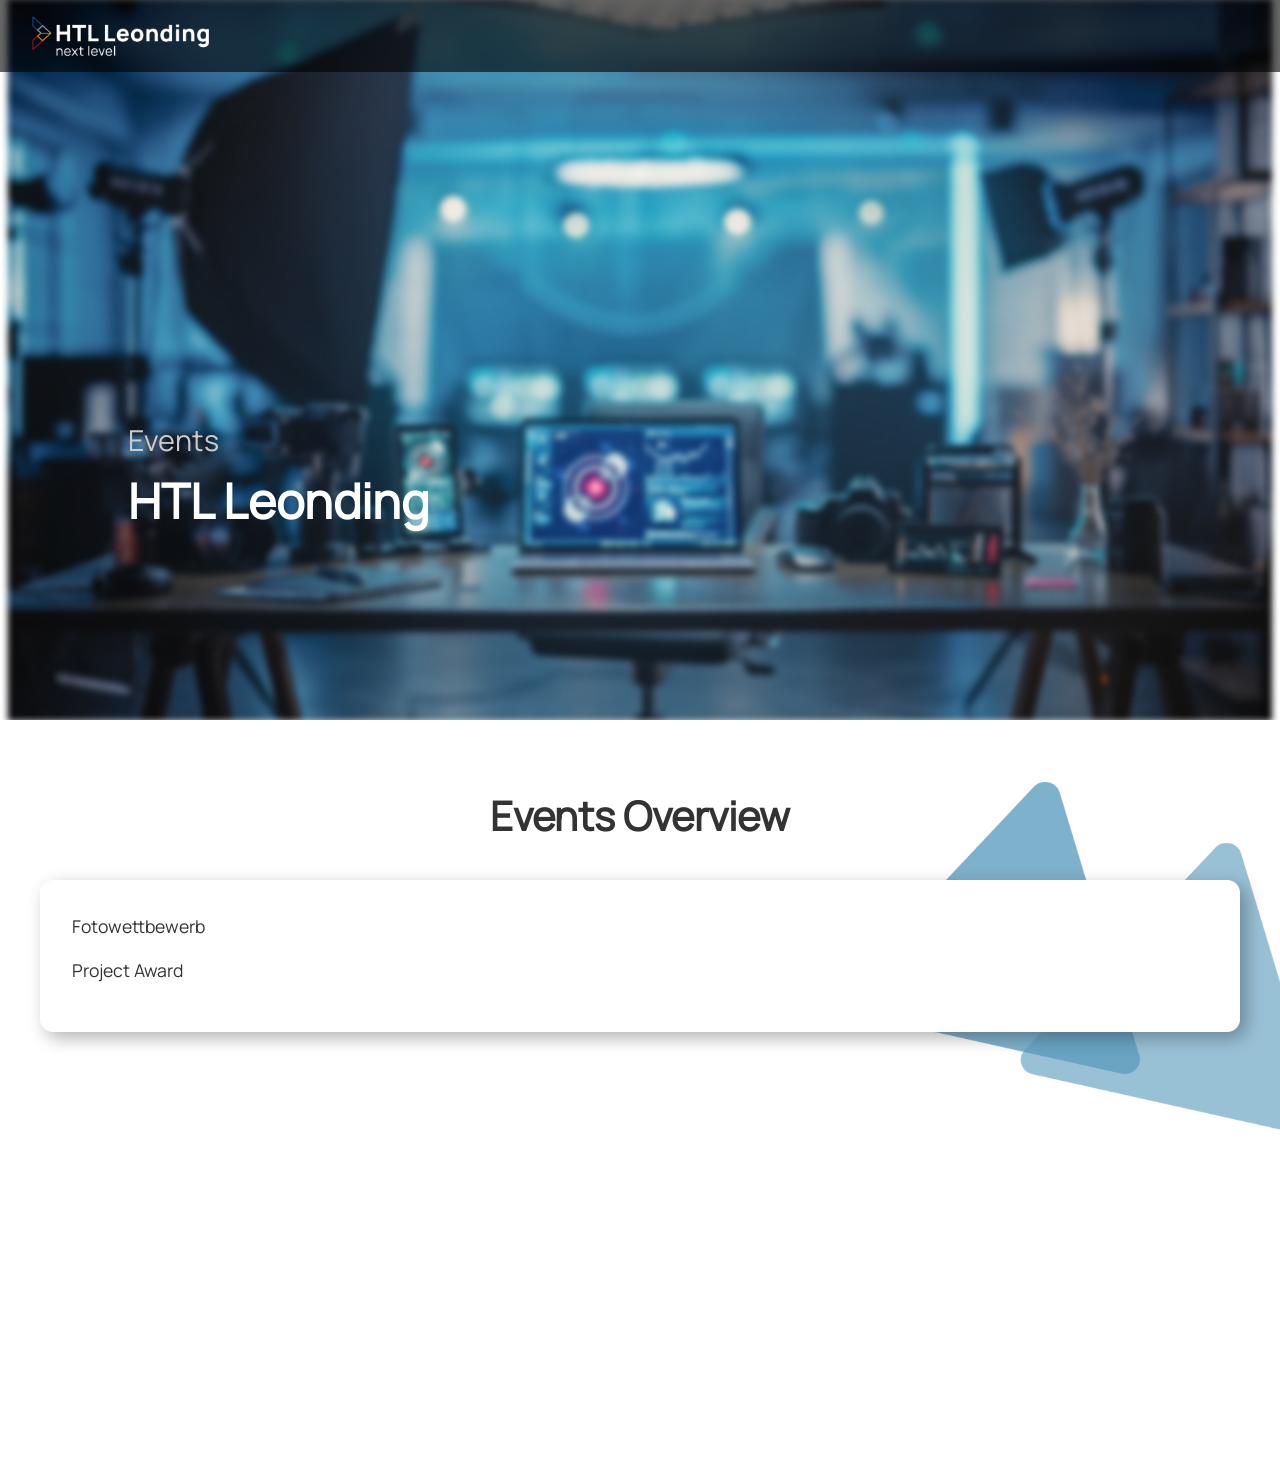
==== commit ec7fcd28: "landing page" ====
--- a/index.html
+++ b/index.html
@@ -22,19 +22,12 @@
 
         <section class="section section--white">
             <div class="container">
-                <h2>WER KANN EINREICHEN?</h2>
+                <h2>Events Overview</h2>
                 <div class="content-box-wrapper">
                     <img src="img/tri/triMedt3.png" alt="Dekor" class="content-decor">
                     <div class="content-box">
-                        <p>Die Schüler:innen der 2. bis 5. Jahrgänge der IT-Medientechnik werden eingeladen, ihre besten
-                            Fotos zur Prämierung einzureichen.</p>
-                        <p>Eine größere Auswahl der gut gelungenen Bilder wird dann in unserer Fotoaustellung im EG
-                            ausgestellt. Durch die Teilnahme am Wettbewerb stimmen alle Schüler:innen automatisch der
-                            Veröffentlichung bei der Ausstellung und auf der Schul-Homepage zu.</p>
-                        <p>Höhepunkt ist die Prämierung der Siegerfotos: Es wird diesmal jeweils 1 Preisträger:innen aus
-                            insgesamt 3 Kategorien geben. Die Prämierung erfolgt durch unsere Medientechnik Fachjury –
-                            es winken Geldpreise, zur Verfügung gestellt vom Absolventenverein der HTL Leonding.</p>
-                        <p>Die Bekanntgabe und Preisverleihung findet im März in der Aula statt.</p>
+                        <p>Fotowettbewerb</p>
+                        <p>Project Award</p>
                     </div>
                 </div>
             </div>
